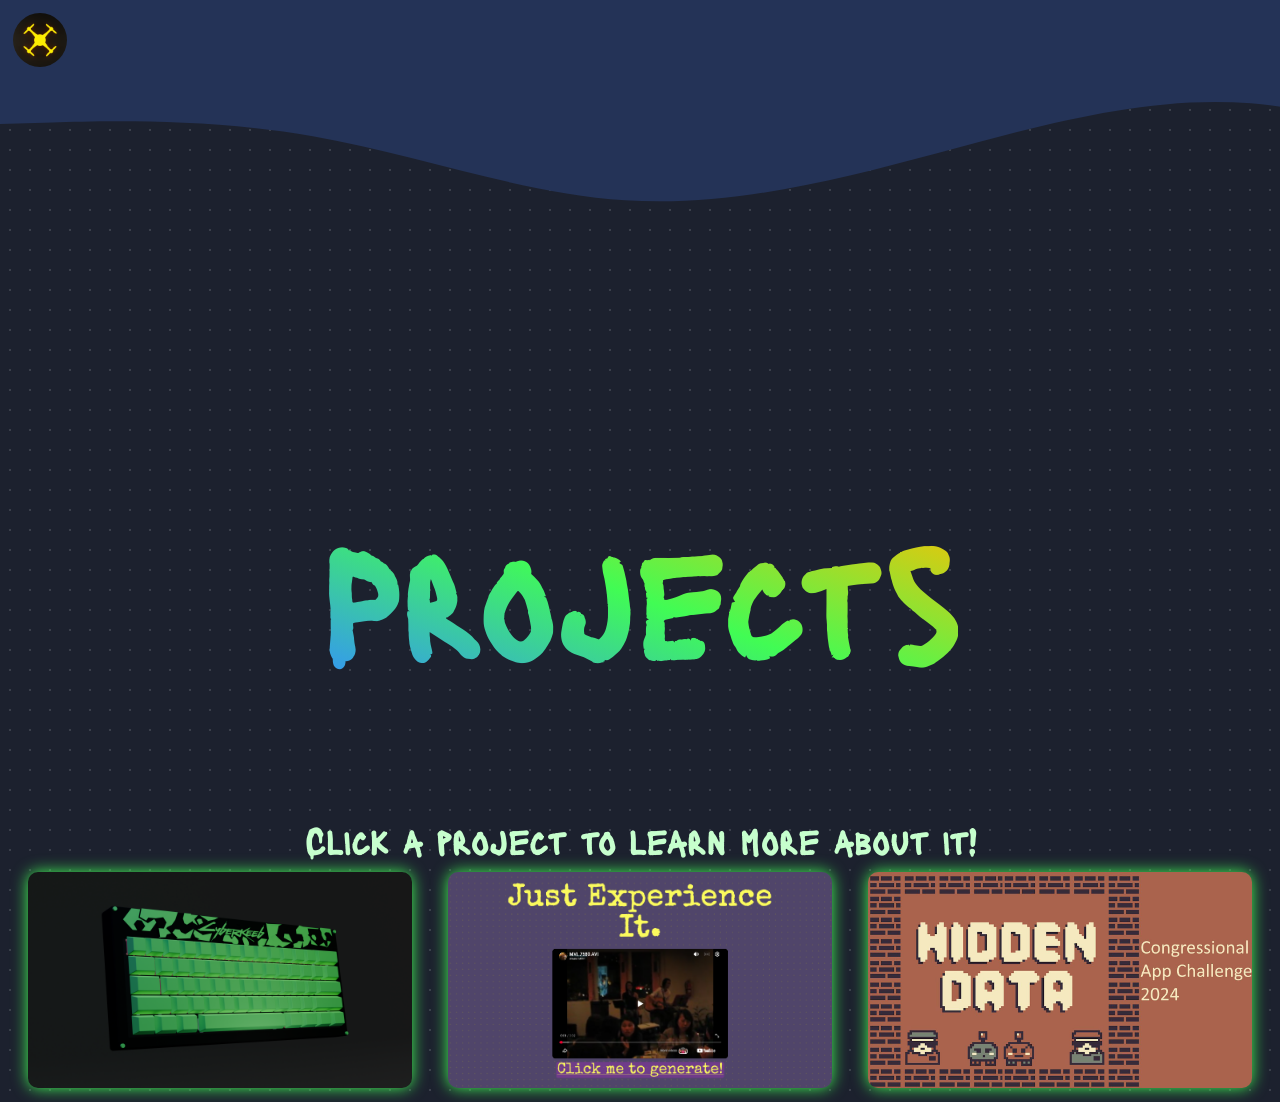
==== projects.html @ debf81b4 "started projects page" ====
<!DOCTYPE html>
<html>
	<head>
		<title>Fazer_ - Portfolio</title>
		<link rel="stylesheet" href="projects.css">
		<link rel="preconnect" href="https://fonts.googleapis.com">
		<link rel="preconnect" href="https://fonts.gstatic.com" crossorigin>
		<link href="https://fonts.googleapis.com/css2?family=Lacquer&display=swap" rel="stylesheet">
		<link rel="icon" type="image/x-icon" href="/assets/icons/blue.ico">
		<meta name="viewport" content="width=device-width, initial-scale=1">
	</head>
	
	<body>
		<img src="/assets/fpimg/wave1.svg" alt="wave1" id="wave3">
		<img src="/assets/global/pfps/drone.png" alt="drone" id="drone">
		<div class="OnPage"> 
			<h2 id="Luke"> Projects</h2>
		</div>

		<p id="moreaboatit">Click a project to learn more about it!</p>

        <div class="pgrid">

            <div class="project">
                <img src="assets/projectthumbs/cyberkeeb.png" alt="cyberkeeb">
            </div>


            <div class="project">
                <img src="assets/projectthumbs/jeit.png" alt="jeit">
            </div>

            <div class="project">
                <img src="assets/projectthumbs/CAC.jpg" alt="CAC">
            </div>

        </div>

		<script src="/js/carousell.js"></script>
	</body> 
</html>
---- projects.css ----
:root {
    --text-color-regular: #c6ffcd;
    --text-color-muted: #95b1c5;
    --text-color-accent: #c269c5;
    --bg-secondary: #243357;
    --accent-glow: #41fc54;
    --accent-gradient: linear-gradient(45deg, #ffbe00 0%, #41fc54 45%, #338ffe 75%);
    --font-family-main: lacquer, system-ui;
}

body {
    background-color: #1c212e;
    color: var(--text-color-regular);
    text-align:center;
    margin: 0;
    -webkit-user-select: none;
    -moz-user-select: none;
    -ms-user-select: none;
    user-select: none;
    overflow-x: hidden;
    overflow-y: scroll;
    background-image: radial-gradient(#ffffff22 1px, transparent 1px);
    background-size: 20px 20px;
    -ms-overflow-style: none;
    scrollbar-width: none;
}

html::-webkit-scrollbar,
body::-webkit-scrollbar {
    display: none;
}

#Luke {
    background: linear-gradient(200deg, #ffbe00 0%, #41fc54 50%, #338ffe 100%);
    background-size: 100% 100%;
    -webkit-background-clip: text;
    -webkit-text-fill-color: transparent;
    background-clip: text;
}
h2 {
    font-size: clamp(5rem, 12vw, 12rem);
    font-weight: 900;
    font-family: var(--font-family-main);
}

.OnPage {
    margin: 0;
    display: flex;
    justify-content: center;
    margin-top: 20vh;
    gap: 10px;
    padding: 0;
}

p {
    padding: 0;
    margin: 0;
    font-size: clamp(1rem, 2.5vw, 1.3rem);
    font-weight: 900;
    font-family: var(--font-family-main);
    padding-right: clamp(2rem, 4vw, 3rem);
    text-align: right;
    color: var(--text-color-muted)
}

hr {
    width: 80%;
    margin: 20px auto;
    border: 1px solid #3f4a66;
}

#wave1 {
    display: block;
    width: 100vw;
    height: auto;
    margin-top: -5vh;
}

.bodybody {
    display: flex;
    justify-content: center;
    align-items: center;
    gap: 4rem;
    width: 100%;
    background-color: var(--bg-secondary);
    padding-bottom: 20px;
}

h3 {
    margin: 0;
    padding: 0;
    font-size: clamp(1.8rem, 2.5vw, 2.4rem);
    font-weight: 900;
    font-family: var(--font-family-main);
    color: var(--text-color-regular);
    width: 100%;
}


@keyframes tilt {
    0% { transform: rotate(3deg); }
    50% { transform: rotate(-3deg); }
    100% { transform: rotate(3deg); }
}

#cv {
    margin-top: 5vh;
    border-radius: 3%;
    animation-name: tilt;
    animation-duration: 3s;
    animation-timing-function: ease-in-out;
    animation-iteration-count: infinite;
    filter: drop-shadow(0px 0px 10px var(--accent-glow));
}

.OnPage {
    flex-wrap: wrap;
}

.bodybody {
    flex-wrap: wrap;
    align-items: center;
    justify-content: center;
}

.aboat {
    display: flex;
    flex-direction: column;
    align-items: center;
    width: 40%;
    text-align: center;
}

#pfp1 {
    border-radius: 50%;
    width: 180px;
    height: auto;
    margin-bottom: 2rem;
    filter: drop-shadow(0px 0px 7px var(--accent-glow));
}

.underaboat{
    padding-left: 0px;
    padding-top: 10vh;
    background-color: var(--bg-secondary);
}

#aboataboat{
    padding-left: 0px;
    font-size: clamp(2.5rem, 5vw, 3rem);
    text-align: center;
    padding-bottom: 6vh;
}

#moiboat{
    padding-left: 0px;
    padding-right: 0px;
    text-align: center;
    color: var(--text-color-regular);
    width: 35vw;
    margin: 0 auto;
    font-size: clamp(1.6rem, 2.5vw, 2rem);
}



#wave2{
    -webkit-transform: rotate(180deg);
    -moz-transform: rotate(180deg); 
    transform: rotate(180deg);
    display: block;
    width: 100vw;
    height: auto;
    padding-bottom: 0px;
}


.titlecan{
    background: linear-gradient(45deg, #ffbe00 0%, #41fc54 45%, #338ffe 75%);
    background-size: 100% 100%;
    font-size: 10rem;
    -webkit-background-clip: text;
    -webkit-text-fill-color: transparent;
    background-clip: text;
    margin-top: -10vh;
}

#moreaboatit {
    text-align: center;
    margin: 0, auto;
    padding: 0;
    font-size: 4cqh;
    color: var(--text-color-regular)
}


#cellphone{
    filter: drop-shadow(0px 0px 3px #41fc54);
    width: 50vw;
    margin: 0 auto;
    font-size: 4vw;
}

/*BELOW IS THE PROJECT CAROUSELL CODE*/
.pro {
    display: flex;
    gap: 5vw;
    overflow-x: hidden;
    overflow-y: hidden;
    width: 100%;
    flex-wrap: nowrap;
    height: 30vw;
    scroll-snap-type: x proximity;
    align-items: center;
}

.pro {
    scroll-behavior: smooth;
}



.pro {
    -webkit-user-select: auto;
    -moz-user-select: auto;
    -ms-user-select: auto;
    user-select: auto;
}

.project {
    transition: transform 0.3s ease;

}

.project:hover {
    transform: scale(1.15);
}

.pgrid {
    display: grid;
    grid-template-columns: auto auto auto;
    padding: 10px;
}

.project img {
    border-radius: 10px;
    filter: drop-shadow( 0px 0px 8px #41fc54);
    width: 30vw;
}

.project.active {
    transform: scale(1.15);
}


/* TOM BLOBBERY */

section{
    position: relative;
    display: flex;
    justify-content: center;
    align-items: center;
    min-height: 40vh;
}

.blobbery {
    margin: 0 auto;
    margin-top: 10vh;
    margin-bottom: 10vh;
    width: 50vw;
    height: 50vw;
    background: #243357;
    border-radius: 60% 40% 70% 30% / 50% 60% 40% 30%;
    animation: 
    blob 6s ease-in-out infinite,
    spin 10s linear infinite,
    blobColor 8s ease-in-out infinite;
}

@keyframes blob{
    0%,100%{
        border-radius: 70% 35% 80% 25% / 55% 65% 30% 45%;
    }
    25% {
        border-radius: 90% 55% 30% 75% / 35% 65% 20% 60%;
    }
    50% {
        border-radius: 45% 70% 20% 65% / 25% 60% 50% 80%;
    }
    75% {
        border-radius: 50% 25% 75% 45% / 35% 55% 80% 20%;
    }
}

@keyframes spin{
    to {
        transform: rotate(360deg);
    }
}

@keyframes blobColor{
    0%,100%{
        background-position: 50% 0%;
    }
    50%{
        background-position: 50% 100%;
    }
}

/* END BLOBBERY */


.contactscontainer {
    width: 50vw;
    height: 50vw;
    position: relative;
    margin: 0 auto;
}

.blobbery, .contacts{
    width: 100%;
    height: 100%;
    position: absolute;
    top: 0;
    left: 0;
}

.contacts {
    z-index: 10;
    margin-top: 50%;
}

.contacts p{
    padding: 0;
    margin: 0 auto;
    text-align:center;
    color: var(--text-color-regular);
    font-size: 2vw;
    line-height: 5vw;
}

#cellphone2{
    filter: drop-shadow(0px 0px 3px #c269c5);
    width: 50vw;
    margin: 0 auto;
    margin-top: 20rem;
    color: #c269c5;
    font-size: 4vw;
}

#drone {
    z-index: 20;
    position: absolute;
    top: 0;
    left: 0;
    border-radius: 100%;
    width:6vh;
    margin: 1vw;
}

#wave3 {
    padding: 0;
    margin: 0;
    margin: 0 auto;
    transform: rotate(180deg);
    margin-bottom: -45vh;
    position: relative;

}


#pnav{
    position: absolute;
    top: 1rem;
    right: 1rem;
    z-index: 60;
    text-decoration: none;
}

#pnav h2{
    margin: 0;
    padding: 0.25rem 0.5rem;
    font-size: clamp(1rem, 2.5vw, 2rem);
    font-family: var(--font-family-main);
    color: var(--text-color-regular);
    background: transparent;
    background-clip: initial;
    -webkit-text-fill-color: initial;
}

@media (max-width: 600px) {

        #wave3 {
            margin-bottom: -60vh;
        }

        #drone {
            width: 10vh;
            margin: 3vh;
        }

        html {
        overflow-x: hidden;
        width: 100%;
        margin:0;
        padding:0;
    }


    .OnPage {
        padding-top: 0;
        margin-top: 0;
        line-height: 10vh;
    }

    #Luke {
        padding-top: 0;
        margin-top: 0;
    }


    h2 {
        padding: 0px;
        margin-bottom: 0;
    }

    p {
        margin: 5vw;
    }

    h3 {
        width: 80vw;
    }

    #cv {
        width: 90vw;
    }



    #aboataboat {
        margin: 0 auto;
    }

    #moiboat {
        width: 80vw;
        font-size: 1rem;
    }

    
    .titlecan {
        margin: 0 auto;
        padding: 0;
        font-size: 4.5rem;
    }

    .project {
        width: 75vw;
        height: auto;
    }

    .pro {
        width: 100vw;
        height: auto;
        padding-bottom: 5vh;
        padding-top: 5vh;
        gap: 10vw;
        overflow-x: auto;
        -webkit-overflow-scrolling: touch;
        scroll-snap-type: x mandatory;
    }

    #cellphone {
        font-size: 3rem;
        width: 100vw;
        padding: 0;
        margin: 0 auto;
        padding-bottom: 10vh;
    }

    .blobbery {
        width: 80vw;
        height: 80vw;
        margin: 0 auto;
        padding: 0;
        top: 0vh;
        left: -15vw;
    }

    .contacts {
        margin: 0 auto;
        padding: 0;
        text-align: center;
        margin-top: 7.5vh;
    }
    
    .contacts p {
        padding: 0;
        margin: 0;
        font-size: 1rem;
        line-height: 2rem;
        text-align: center;
        margin: 0 auto;
    }

    #cellphone2 {
        margin: 0 auto;
        padding: 0;
        text-align: center;
        margin-top: 20vh;
        font-size: 3rem;
        width: 80vw;

    }
}
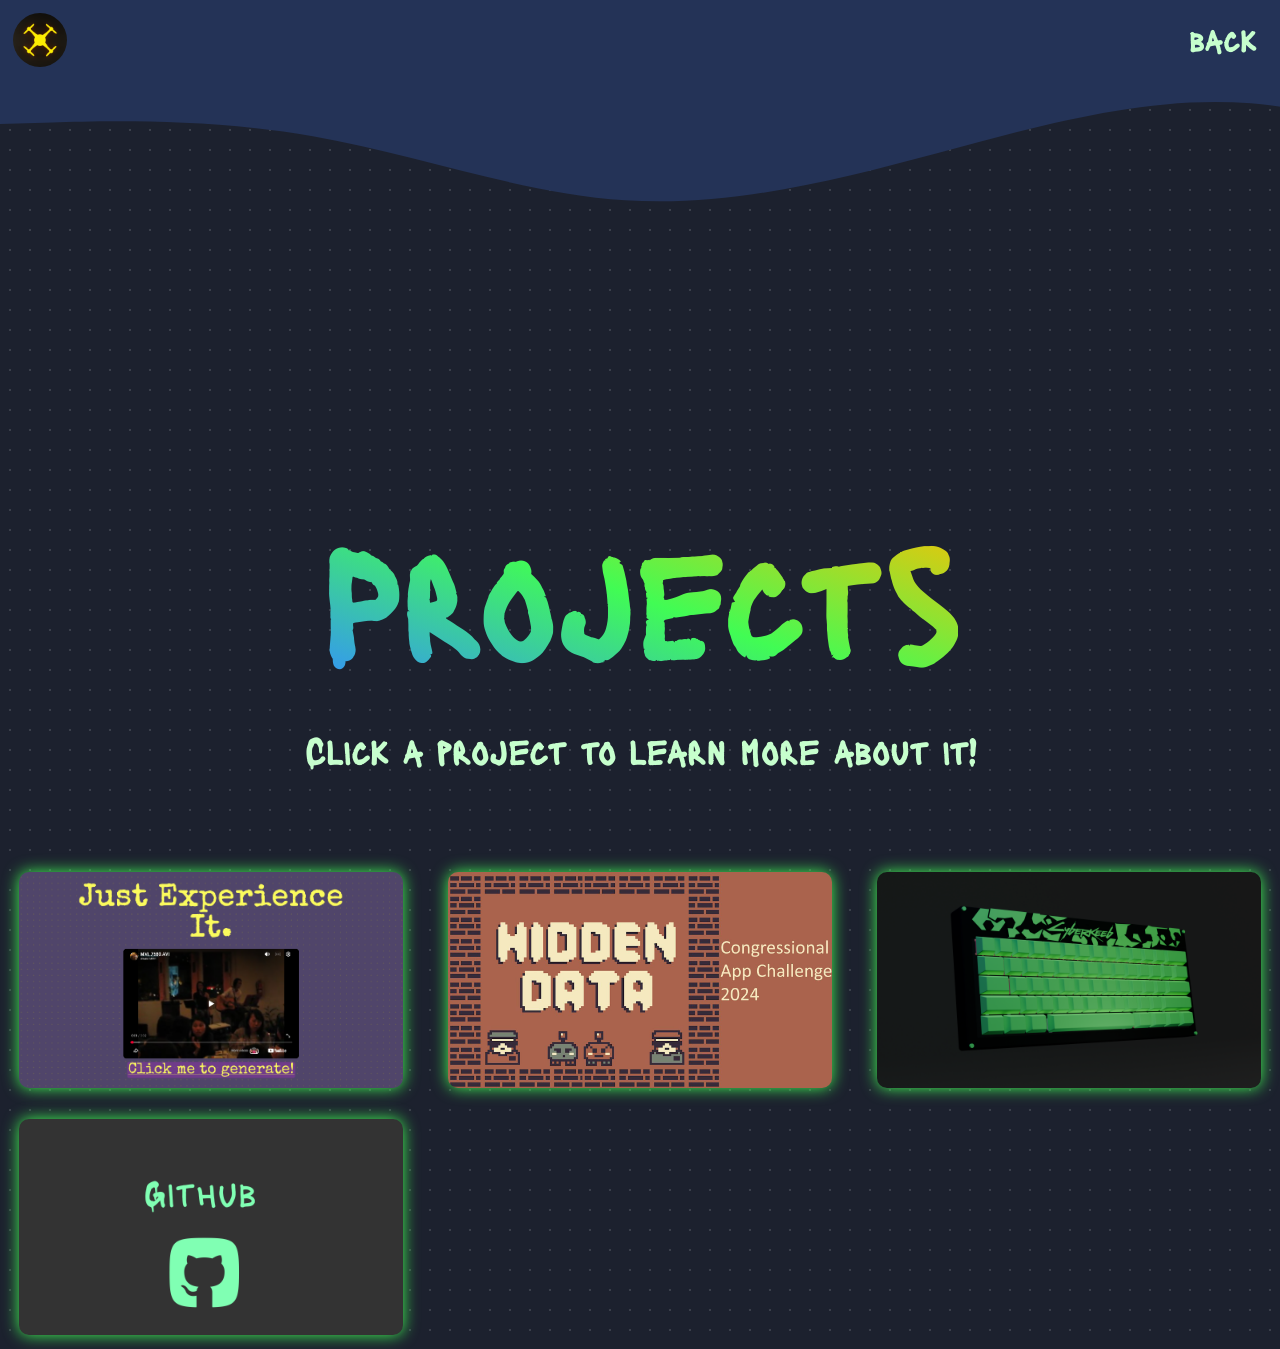
==== commit 435d79d8: "projects and nav done on desktop" ====
--- a/projects.html
+++ b/projects.html
@@ -11,8 +11,11 @@
 	</head>
 	
 	<body>
-		<img src="/assets/fpimg/wave1.svg" alt="wave1" id="wave3">
-		<img src="/assets/global/pfps/drone.png" alt="drone" id="drone">
+		<nav>
+			<img src="/assets/fpimg/wave1.svg" alt="wave1" id="wave3">
+			<img src="/assets/global/pfps/drone.png" alt="drone" id="drone">
+			<a href="index.html" id="pnav"><h2 id="pnavtext">back</h2></a>
+		</nav>
 		<div class="OnPage"> 
 			<h2 id="Luke"> Projects</h2>
 		</div>
@@ -22,16 +25,27 @@
         <div class="pgrid">
 
             <div class="project">
-                <img src="assets/projectthumbs/cyberkeeb.png" alt="cyberkeeb">
+                <a href="https://jeit.hackclub.app/" target="_blank"><img src="/assets/projectthumbs/jeit.png" alt="project thumbnail"></a>
             </div>
 
 
             <div class="project">
-                <img src="assets/projectthumbs/jeit.png" alt="jeit">
+                <a href="https://www.congressionalappchallenge.us/24-RI02/" target="_blank"><img src="/assets/projectthumbs/CAC.jpg" alt="project thumbnail"></a>
             </div>
 
             <div class="project">
-                <img src="assets/projectthumbs/CAC.jpg" alt="CAC">
+                <a href="https://github.com/vintwon/CyberKeeb" target="_blank"><img src="/assets/projectthumbs/cyberkeeb.png" alt="project thumbnail"></a>
+            </div>
+
+
+
+
+
+
+            
+            <div class="project">
+                <a href="https://github.com/fazer-dev" target="_blank"><img src="assets/projectthumbs/github.png" alt="github"></a>
+
             </div>
 
         </div>
--- a/projects.css
+++ b/projects.css
@@ -190,7 +190,9 @@
     margin: 0, auto;
     padding: 0;
     font-size: 4cqh;
-    color: var(--text-color-regular)
+    color: var(--text-color-regular);
+    margin-top: -10vh;
+    margin-bottom: 10vh;
 }
 
 
@@ -240,6 +242,7 @@
     display: grid;
     grid-template-columns: auto auto auto;
     padding: 10px;
+    gap: 3vh;
 }
 
 .project img {
@@ -416,6 +419,8 @@
     #Luke {
         padding-top: 0;
         margin-top: 0;
+        margin: 0;
+        padding: 0;
     }
 
 
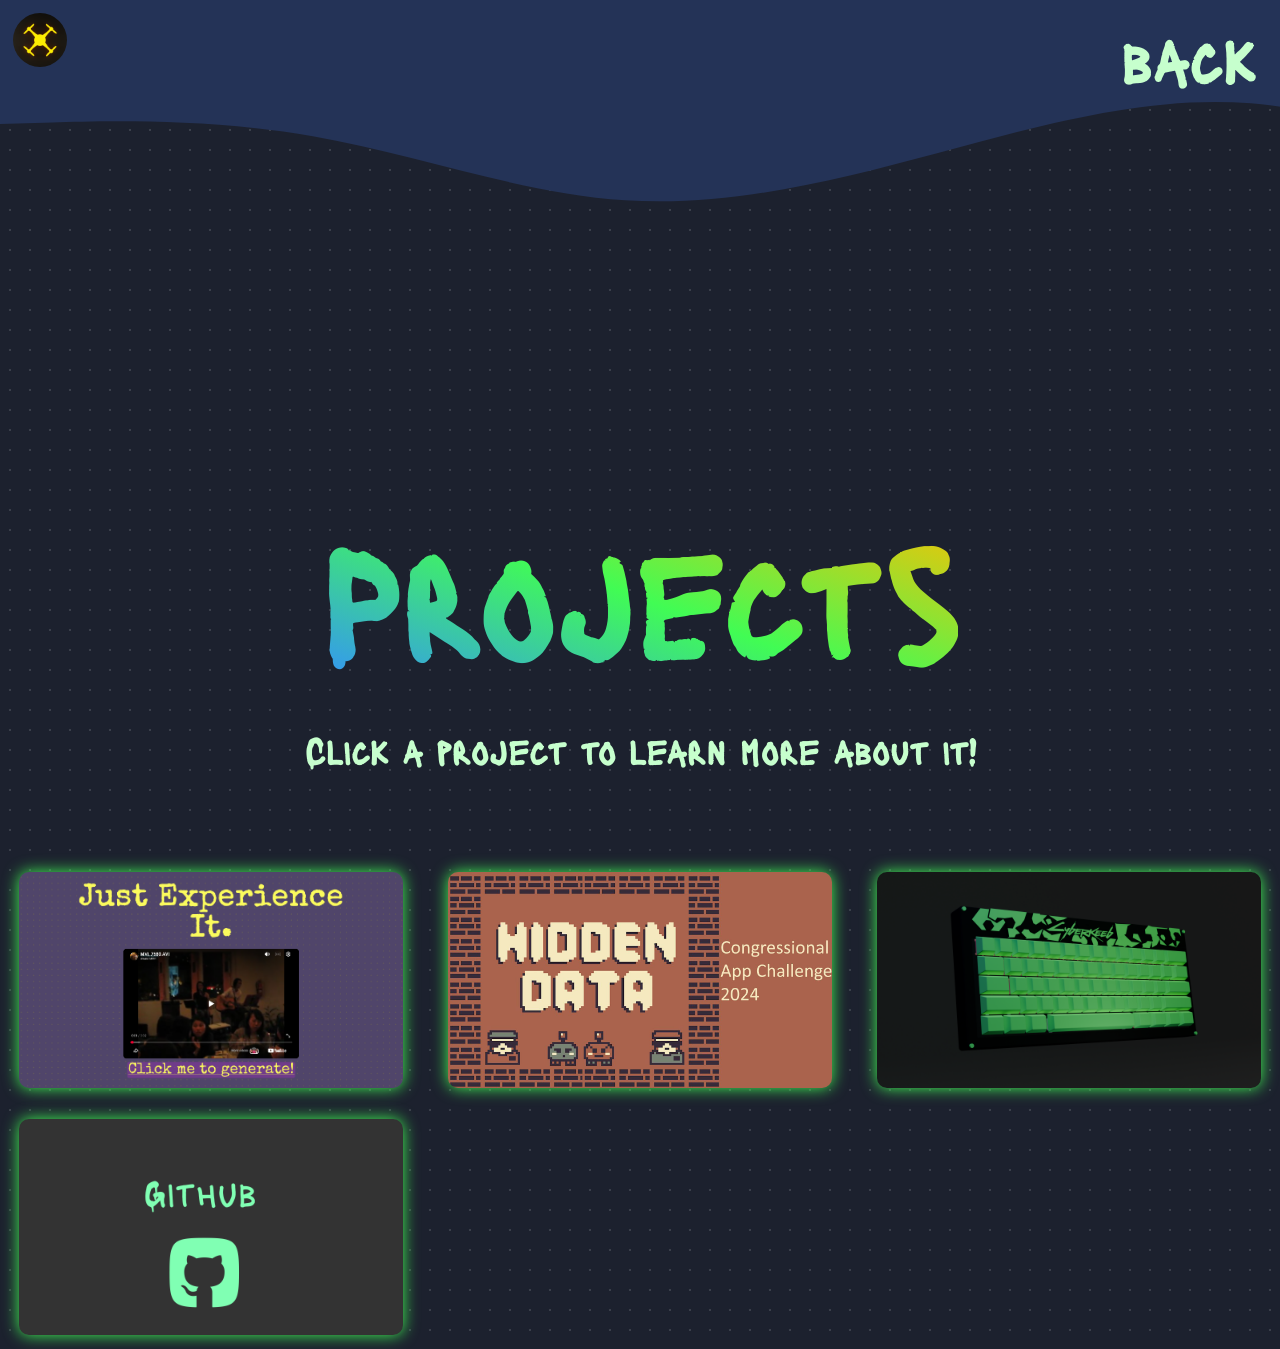
==== commit 966c296c: "finished projects mobile page" ====
--- a/projects.html
+++ b/projects.html
@@ -42,14 +42,12 @@
 
 
 
-            
+
             <div class="project">
                 <a href="https://github.com/fazer-dev" target="_blank"><img src="assets/projectthumbs/github.png" alt="github"></a>
 
             </div>
 
         </div>
-
-		<script src="/js/carousell.js"></script>
 	</body> 
 </html>
--- a/projects.css
+++ b/projects.css
@@ -383,7 +383,7 @@
 #pnav h2{
     margin: 0;
     padding: 0.25rem 0.5rem;
-    font-size: clamp(1rem, 2.5vw, 2rem);
+    font-size: 4rem;
     font-family: var(--font-family-main);
     color: var(--text-color-regular);
     background: transparent;
@@ -517,5 +517,34 @@
         width: 80vw;
 
     }
-}
-
+
+
+
+    #Luke {
+        margin-top: 7.5vh;
+        padding: 0;
+    }
+
+    #moreaboatit {
+        margin: 0 auto;
+    }
+
+    .pgrid{
+        display: block;
+        width: auto;
+    }
+
+    .project{
+        margin: 0 auto;
+        padding: 0;
+    }
+
+    .project img {
+        width: 75vw;
+    }
+
+
+    
+
+}
+
